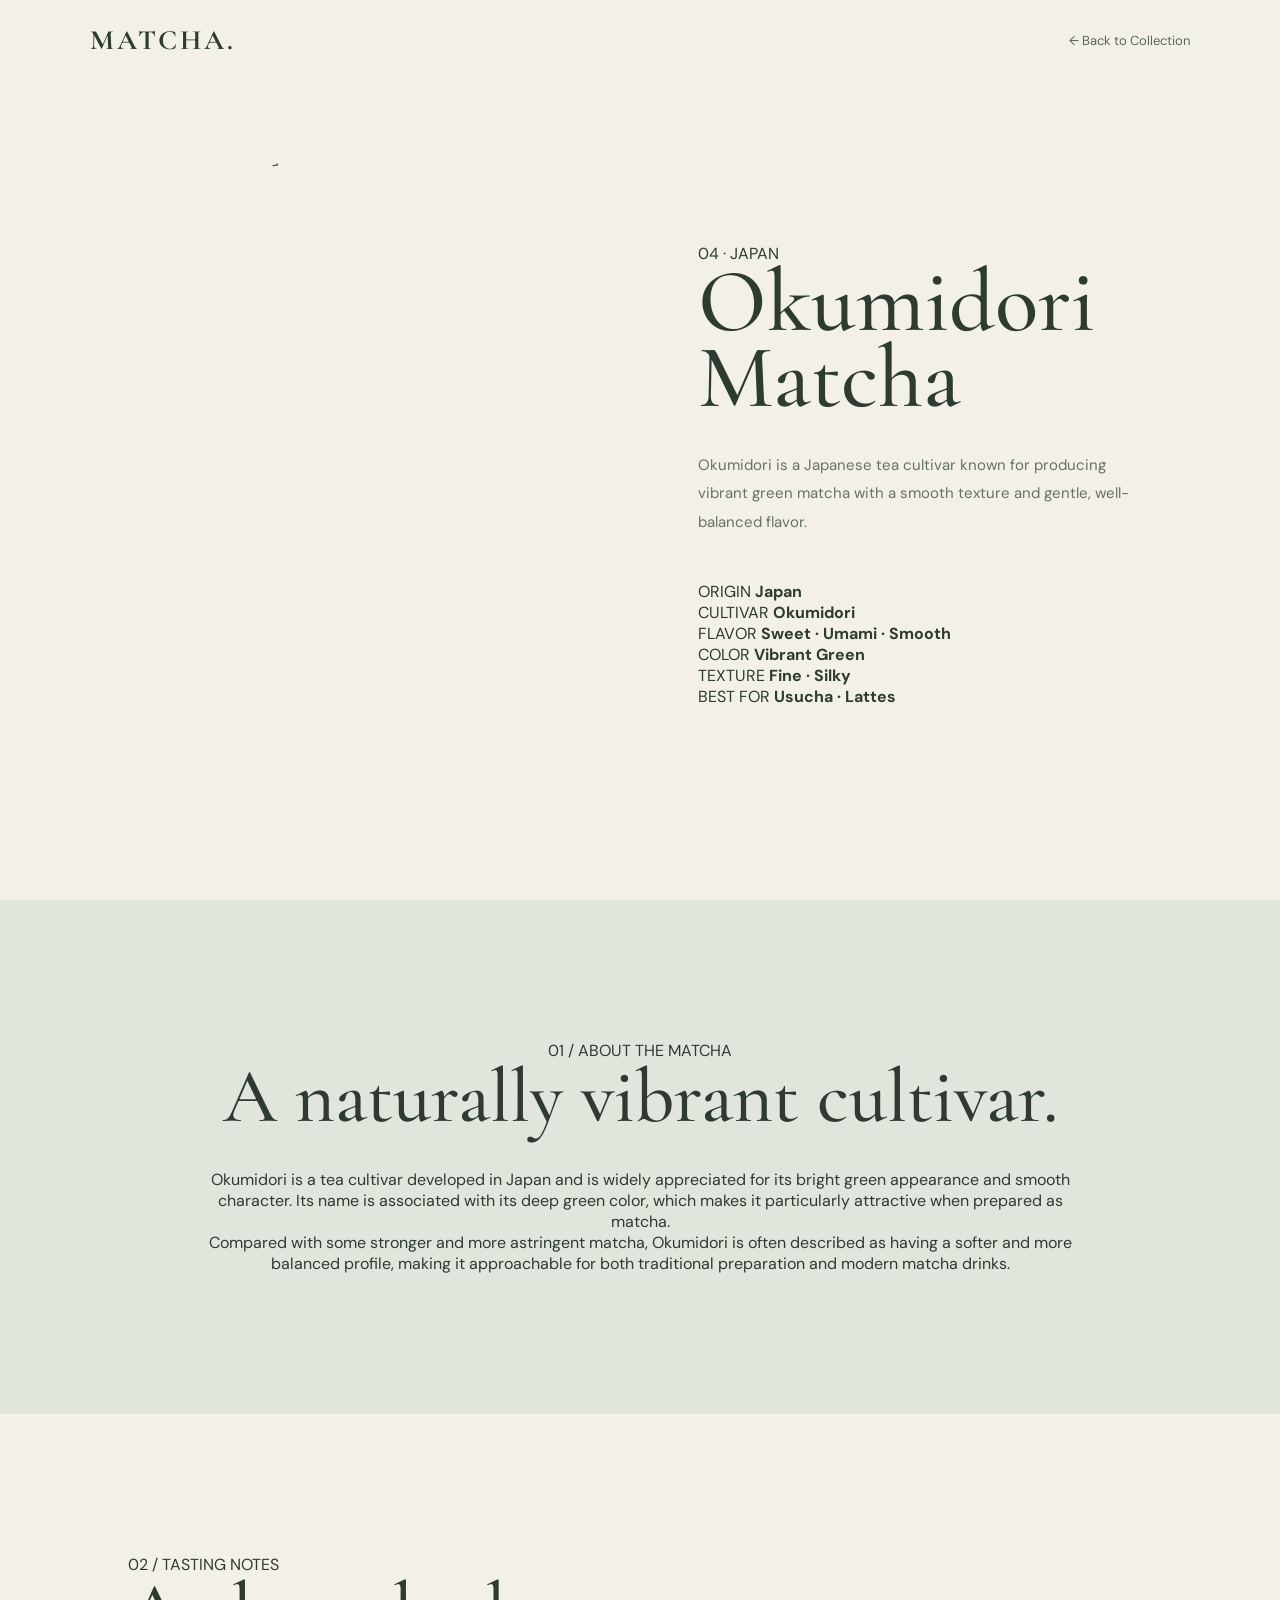
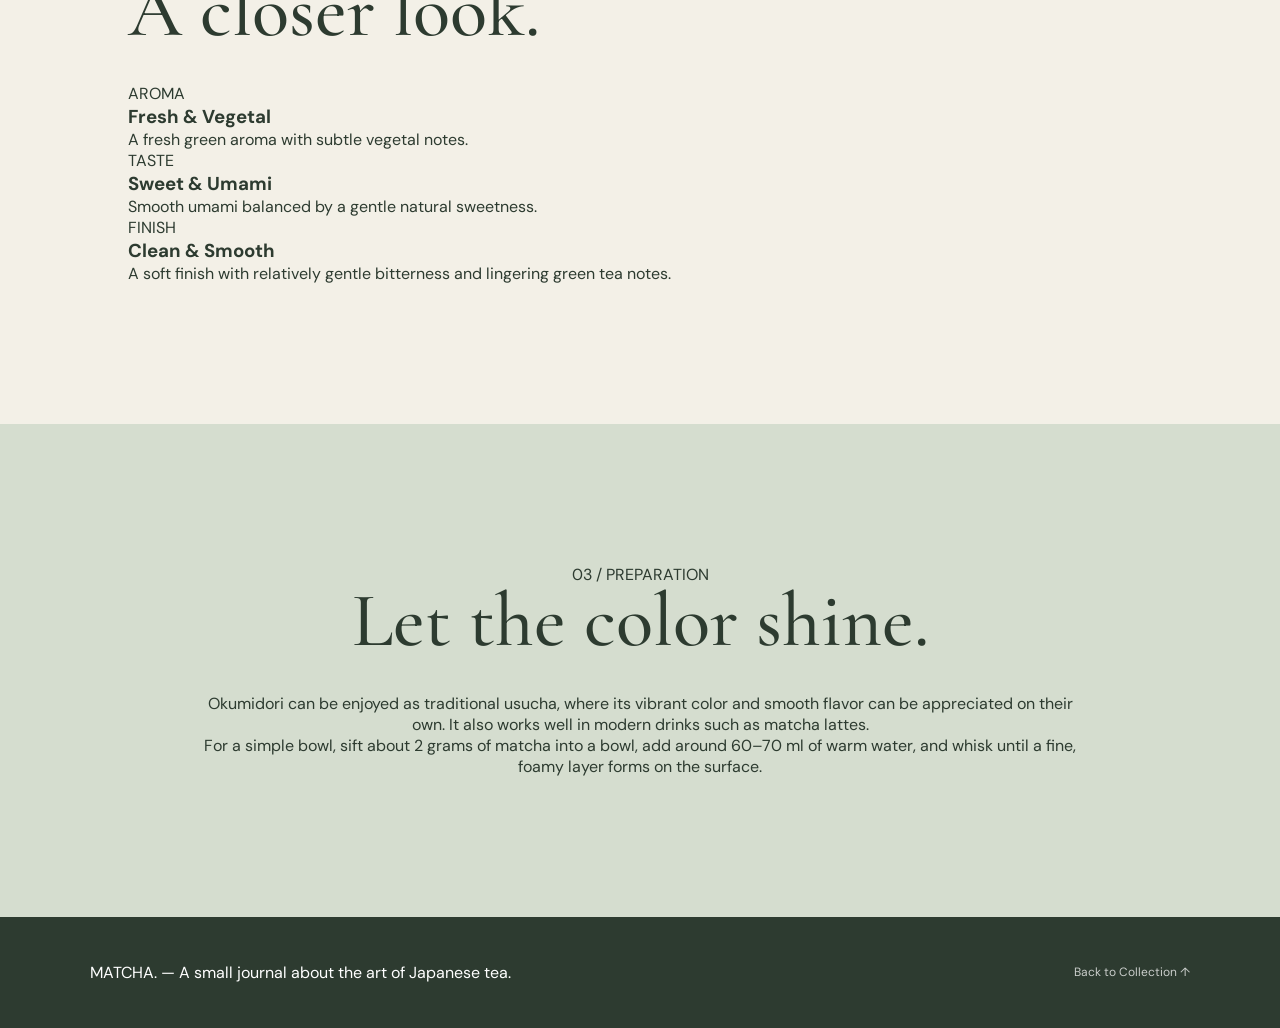
==== okumidori.html @ de5a3994 "Add files via upload" ====
<!DOCTYPE html>
<html lang="en">
<head>
    <meta charset="UTF-8">
    <meta name="viewport" content="width=device-width, initial-scale=1.0">

    <title>Okumidori Matcha | Matcha Journal</title>

    <link rel="preconnect" href="https://fonts.googleapis.com">
    <link rel="preconnect" href="https://fonts.gstatic.com" crossorigin>

    <link href="https://fonts.googleapis.com/css2?family=Cormorant+Garamond:wght@400;500;600;700&family=DM+Sans:wght@400;500;600&display=swap" rel="stylesheet">

    <link rel="stylesheet" href="matcha-detail.css">
</head>

<body>

    <!-- NAVIGATION -->
    <nav class="navbar">

        <a href="index.html" class="logo">
            MATCHA.
        </a>

        <a href="index.html#collection" class="back-link">
            ← Back to Collection
        </a>

    </nav>


    <!-- MAIN MATCHA INFORMATION -->
    <main class="matcha-detail">

        <!-- PHOTO -->
        <div class="detail-photo">
            <img src="images/okumidori.jpg" alt="Okumidori Matcha">
        </div>


        <!-- INFORMATION -->
        <div class="detail-content">

            <p class="eyebrow">
                04 · JAPAN
            </p>

            <h1>
                Okumidori Matcha
            </h1>

            <p class="intro">
                Okumidori is a Japanese tea cultivar known for producing
                vibrant green matcha with a smooth texture and gentle,
                well-balanced flavor.
            </p>


            <!-- QUICK DETAILS -->
            <div class="detail-grid">

                <div>
                    <span>ORIGIN</span>
                    <strong>Japan</strong>
                </div>

                <div>
                    <span>CULTIVAR</span>
                    <strong>Okumidori</strong>
                </div>

                <div>
                    <span>FLAVOR</span>
                    <strong>Sweet · Umami · Smooth</strong>
                </div>

                <div>
                    <span>COLOR</span>
                    <strong>Vibrant Green</strong>
                </div>

                <div>
                    <span>TEXTURE</span>
                    <strong>Fine · Silky</strong>
                </div>

                <div>
                    <span>BEST FOR</span>
                    <strong>Usucha · Lattes</strong>
                </div>

            </div>

        </div>

    </main>


    <!-- ABOUT -->
    <section class="matcha-story">

        <div class="section-label">
            01 / ABOUT THE MATCHA
        </div>

        <div class="section-content">

            <h2>
                A naturally vibrant cultivar.
            </h2>

            <p>
                Okumidori is a tea cultivar developed in Japan and is widely
                appreciated for its bright green appearance and smooth
                character. Its name is associated with its deep green color,
                which makes it particularly attractive when prepared as
                matcha.
            </p>

            <p>
                Compared with some stronger and more astringent matcha,
                Okumidori is often described as having a softer and more
                balanced profile, making it approachable for both traditional
                preparation and modern matcha drinks.
            </p>

        </div>

    </section>


    <!-- TASTING NOTES -->
    <section class="tasting">

        <div class="section-label">
            02 / TASTING NOTES
        </div>

        <div class="section-content">

            <h2>
                A closer look.
            </h2>

            <div class="tasting-grid">

                <div>
                    <span>AROMA</span>
                    <h3>
                        Fresh & Vegetal
                    </h3>
                    <p>
                        A fresh green aroma with subtle vegetal notes.
                    </p>
                </div>

                <div>
                    <span>TASTE</span>
                    <h3>
                        Sweet & Umami
                    </h3>
                    <p>
                        Smooth umami balanced by a gentle natural sweetness.
                    </p>
                </div>

                <div>
                    <span>FINISH</span>
                    <h3>
                        Clean & Smooth
                    </h3>
                    <p>
                        A soft finish with relatively gentle bitterness and
                        lingering green tea notes.
                    </p>
                </div>

            </div>

        </div>

    </section>


    <!-- PREPARATION -->
    <section class="preparation">

        <div class="section-label">
            03 / PREPARATION
        </div>

        <div class="section-content">

            <h2>
                Let the color shine.
            </h2>

            <p>
                Okumidori can be enjoyed as traditional usucha, where its
                vibrant color and smooth flavor can be appreciated on their
                own. It also works well in modern drinks such as matcha
                lattes.
            </p>

            <p>
                For a simple bowl, sift about 2 grams of matcha into a bowl,
                add around 60–70 ml of warm water, and whisk until a fine,
                foamy layer forms on the surface.
            </p>

        </div>

    </section>


    <!-- FOOTER -->
    <footer>

        <p>
            MATCHA. — A small journal about the art of Japanese tea.
        </p>

        <a href="index.html#collection">
            Back to Collection ↑
        </a>

    </footer>


    <script src="matcha-detail.js"></script>

</body>
</html>
---- matcha-detail.css ----
/* ==============================
   RESET
================================= */

* {
    margin: 0;
    padding: 0;
    box-sizing: border-box;
}


html {
    scroll-behavior: smooth;
}


body {
    font-family: "DM Sans", sans-serif;

    background: #f3f0e7;

    color: #2d3b30;
}


/* ==============================
   NAVIGATION
================================= */

.navbar {
    position: fixed;

    top: 0;
    left: 0;

    width: 100%;
    height: 80px;

    padding: 0 7vw;

    display: flex;

    justify-content: space-between;
    align-items: center;

    z-index: 100;

    background: rgba(243, 240, 231, 0.9);

    backdrop-filter: blur(10px);
}


.logo {
    font-family: "Cormorant Garamond", serif;

    font-size: 28px;

    font-weight: 700;

    letter-spacing: 3px;

    color: #2d3b30;

    text-decoration: none;
}


.logo span {
    color: #708568;
}


.back-link {
    color: #59665a;

    font-size: 13px;

    text-decoration: none;

    transition: 0.3s ease;
}


.back-link:hover {
    color: #2d3b30;
}


/* ==============================
   MAIN SECTION
================================= */

.matcha-detail {
    min-height: 100vh;

    padding: 150px 10vw 100px;

    display: grid;

    grid-template-columns: 1fr 1fr;

    align-items: center;

    gap: 9vw;
}


/* ==============================
   PHOTO
================================= */

.detail-photo {
    width: 100%;

    max-width: 520px;

    opacity: 0;

    transform: translateY(25px);

    animation: fadeUp 1s ease forwards;
}


.detail-photo img {
    width: 100%;

    height: 650px;

    object-fit: cover;

    display: block;

    border-radius: 260px 260px 20px 20px;
}


/* ==============================
   CONTENT
================================= */

.detail-content {
    max-width: 520px;

    opacity: 0;

    transform: translateY(25px);

    animation: fadeUp 1s ease 0.2s forwards;
}


.small-title {
    font-size: 10px;

    letter-spacing: 4px;

    font-weight: 600;

    color: #6b7c68;

    margin-bottom: 20px;
}


.detail-content h1 {
    font-family: "Cormorant Garamond", serif;

    font-size: clamp(70px, 7vw, 105px);

    font-weight: 500;

    line-height: 0.85;

    margin-bottom: 35px;

    color: #2d3b30;
}


.intro {
    max-width: 460px;

    color: #667168;

    font-size: 15px;

    line-height: 1.9;

    margin-bottom: 45px;
}


/* ==============================
   DETAILS
================================= */

.details {
    display: grid;

    grid-template-columns: 1fr 1fr;

    border-top: 1px solid #cdd1c8;
}


.detail-item {
    padding: 22px 15px 22px 0;

    border-bottom: 1px solid #cdd1c8;
}


.detail-item span {
    display: block;

    font-size: 9px;

    letter-spacing: 3px;

    color: #74816f;

    margin-bottom: 8px;
}


.detail-item strong {
    font-size: 13px;

    font-weight: 500;

    color: #354238;
}


/* ==============================
   ABOUT
================================= */

.matcha-story {
    padding: 140px 15vw;

    background: #e1e6dc;

    text-align: center;
}


.matcha-story h2,
.tasting h2,
.preparation h2 {
    font-family: "Cormorant Garamond", serif;

    font-size: clamp(50px, 6vw, 80px);

    line-height: 0.95;

    font-weight: 500;

    color: #2d3b30;

    margin-bottom: 35px;
}


.matcha-story > p:last-child {
    max-width: 720px;

    margin: auto;

    color: #59655b;

    font-size: 15px;

    line-height: 2;
}


/* ==============================
   TASTING
================================= */

.tasting {
    padding: 140px 10vw;

    background: #f3f0e7;
}


.section-heading {
    margin-bottom: 70px;
}


.tasting-notes {
    display: grid;

    grid-template-columns: repeat(3, 1fr);

    gap: 50px;
}


.tasting-item {
    border-top: 1px solid #cdd1c8;

    padding-top: 22px;
}


.tasting-item > span {
    font-size: 9px;

    letter-spacing: 3px;

    color: #71806d;
}


.tasting-item h3 {
    font-family: "Cormorant Garamond", serif;

    font-size: 32px;

    font-weight: 500;

    margin-top: 15px;

    color: #354238;
}


.tasting-item p {
    margin-top: 12px;

    font-size: 14px;

    line-height: 1.8;

    color: #667168;
}


/* ==============================
   PREPARATION
================================= */

.preparation {
    padding: 140px 15vw;

    text-align: center;

    background: #d5ddcf;
}


.preparation > p:not(.small-title) {
    max-width: 680px;

    margin: auto;

    color: #526054;

    font-size: 15px;

    line-height: 2;
}


/* ==============================
   BUTTON
================================= */

.preparation-button {
    margin-top: 40px;
}


.preparation-button a {
    display: inline-block;

    padding: 14px 25px;

    border: 1px solid #657460;

    color: #354238;

    text-decoration: none;

    font-size: 13px;

    transition: 0.3s ease;
}


.preparation-button a:hover {
    background: #354238;

    color: #f3f0e7;
}


/* ==============================
   FOOTER
================================= */

footer {
    padding: 45px 7vw;

    display: flex;

    justify-content: space-between;

    align-items: center;

    background: #2d3b30;

    color: white;
}


footer .logo {
    color: white;
}


footer a:last-child {
    color: rgba(255,255,255,0.75);

    font-size: 12px;

    text-decoration: none;
}


/* ==============================
   ANIMATION
================================= */

@keyframes fadeUp {

    to {
        opacity: 1;

        transform: translateY(0);
    }

}


/* ==============================
   MOBILE
================================= */

@media (max-width: 850px) {

    .navbar {
        padding: 0 6vw;
    }


    .matcha-detail {
        grid-template-columns: 1fr;

        padding: 120px 7vw 80px;

        gap: 55px;
    }


    .detail-photo {
        max-width: 100%;
    }


    .detail-photo img {
        height: 500px;

        border-radius: 250px 250px 20px 20px;
    }


    .detail-content h1 {
        font-size: 75px;
    }


    .tasting-notes {
        grid-template-columns: 1fr;

        gap: 40px;
    }


    .matcha-story,
    .preparation {
        padding: 100px 8vw;
    }


    footer {
        flex-direction: column;

        gap: 20px;

        text-align: center;
    }

}
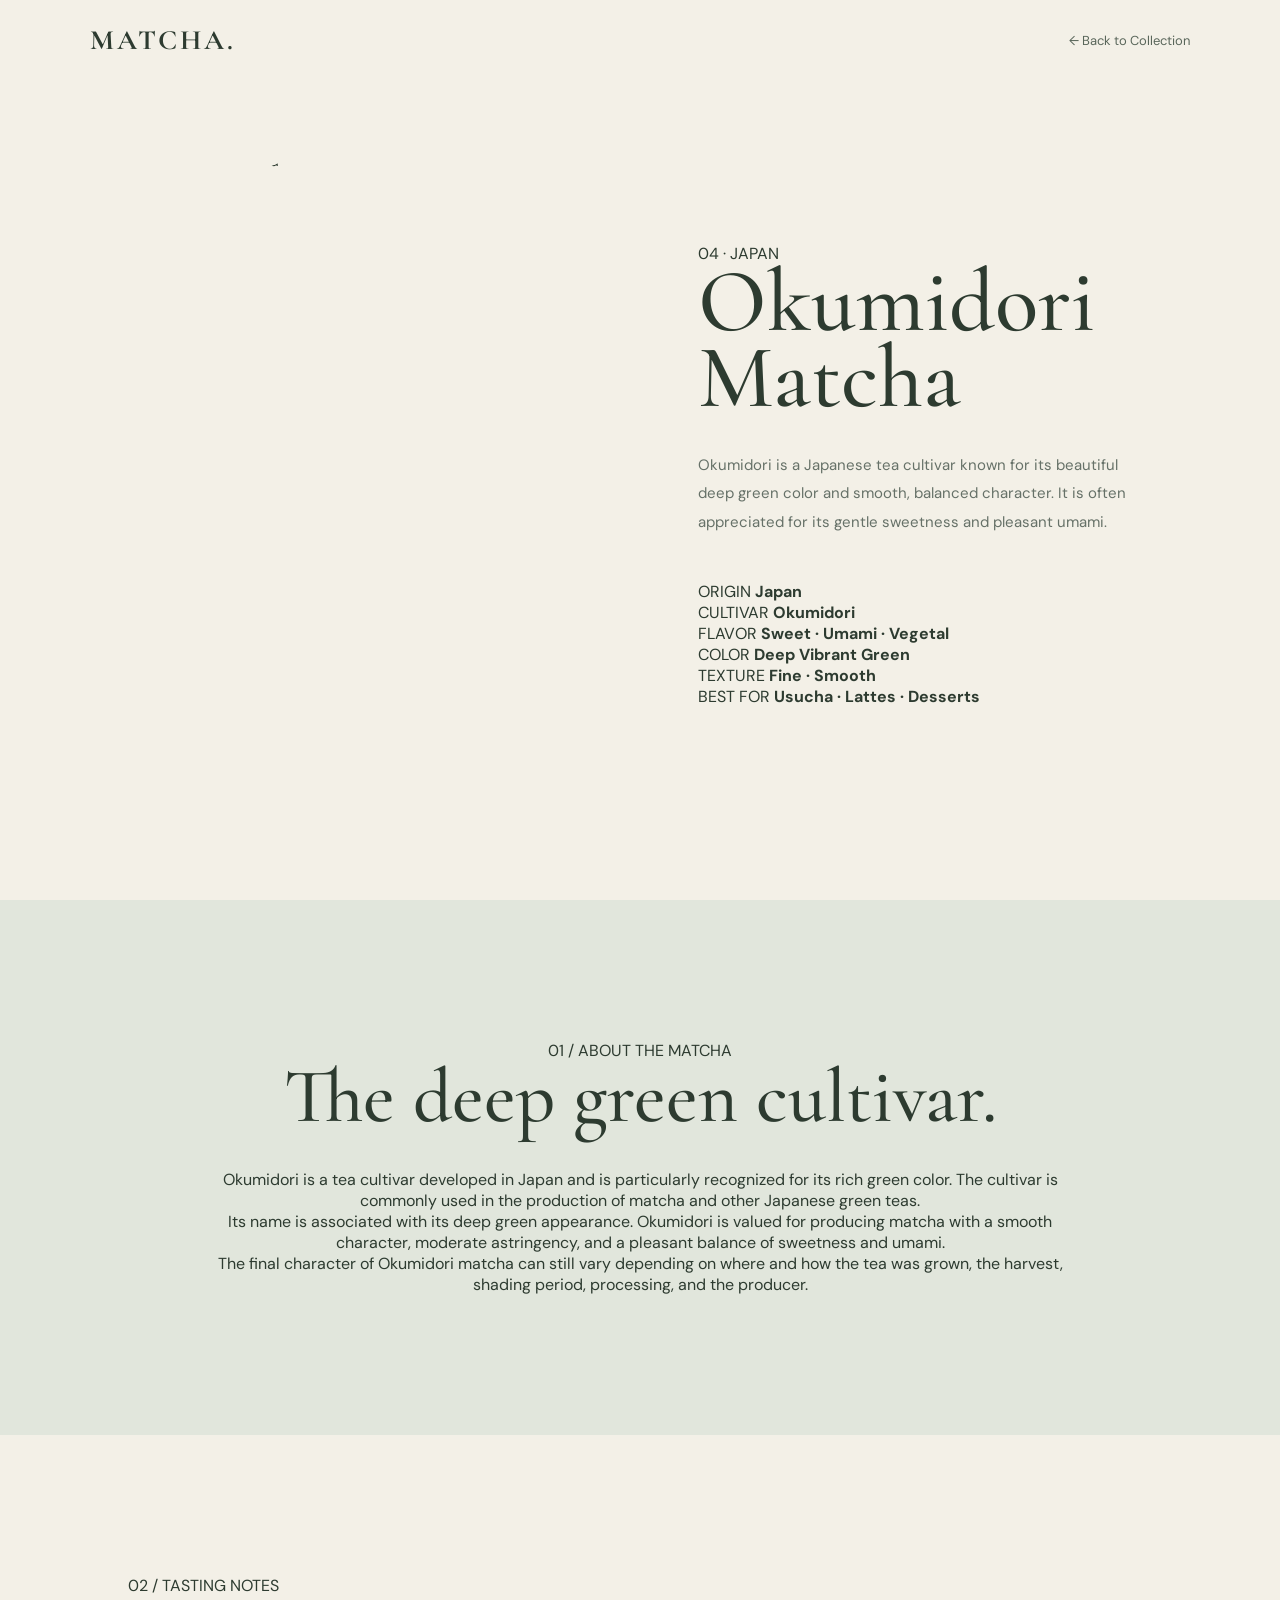
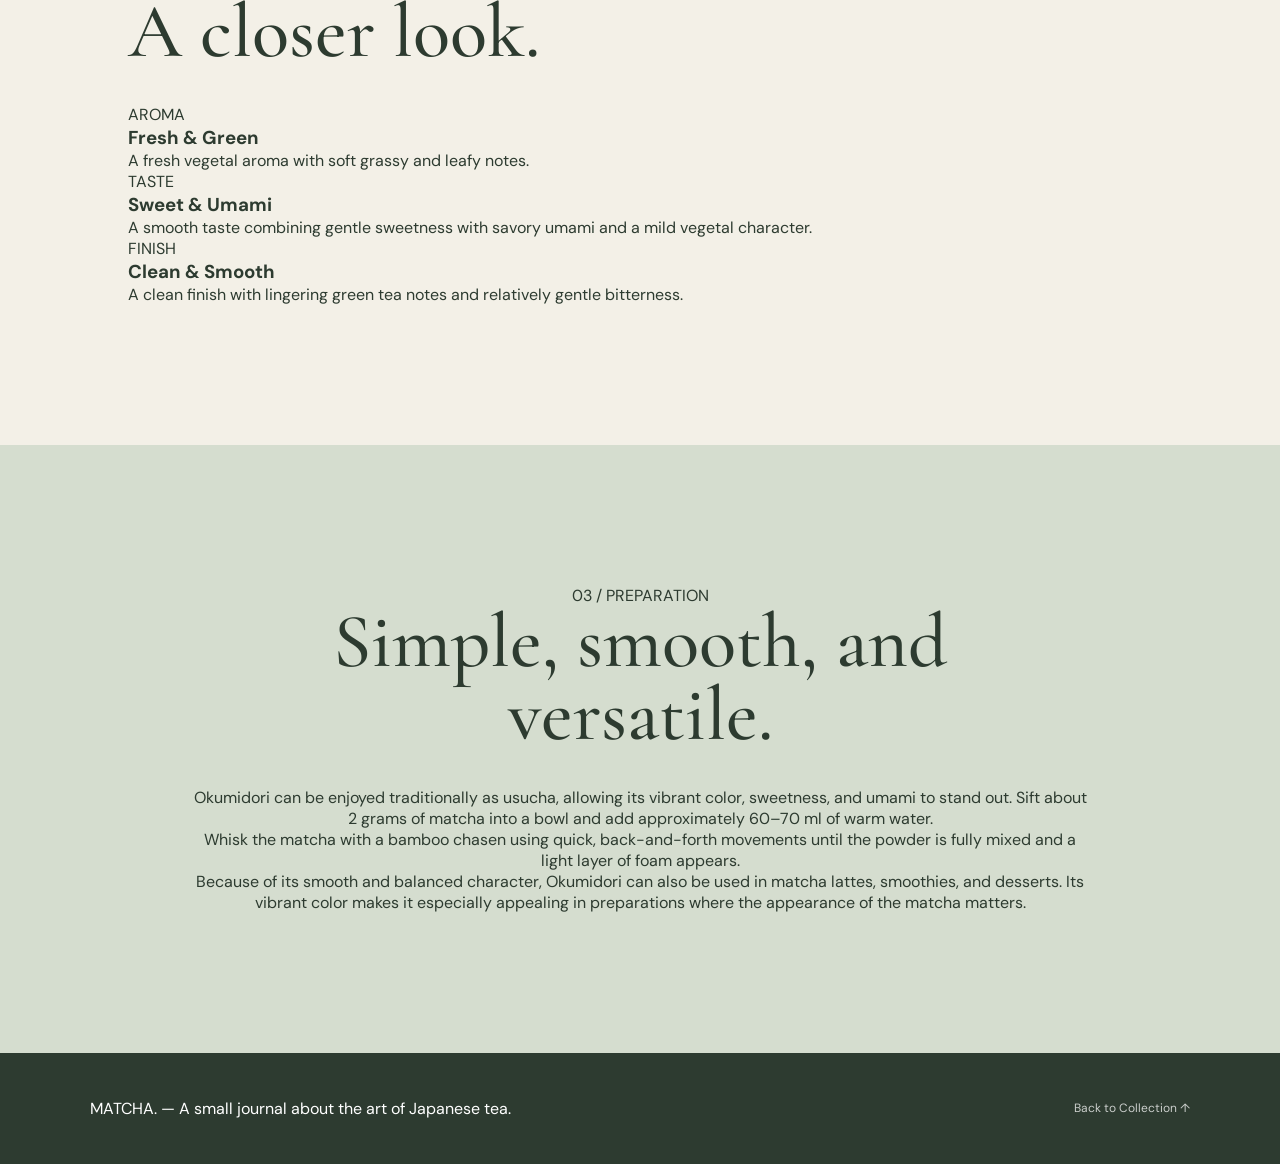
==== commit 553d2264: "Add files via upload" ====
--- a/okumidori.html
+++ b/okumidori.html
@@ -51,9 +51,10 @@
             </h1>
 
             <p class="intro">
-                Okumidori is a Japanese tea cultivar known for producing
-                vibrant green matcha with a smooth texture and gentle,
-                well-balanced flavor.
+                Okumidori is a Japanese tea cultivar known for its
+                beautiful deep green color and smooth, balanced character.
+                It is often appreciated for its gentle sweetness and
+                pleasant umami.
             </p>
 
 
@@ -72,22 +73,22 @@
 
                 <div>
                     <span>FLAVOR</span>
-                    <strong>Sweet · Umami · Smooth</strong>
+                    <strong>Sweet · Umami · Vegetal</strong>
                 </div>
 
                 <div>
                     <span>COLOR</span>
-                    <strong>Vibrant Green</strong>
+                    <strong>Deep Vibrant Green</strong>
                 </div>
 
                 <div>
                     <span>TEXTURE</span>
-                    <strong>Fine · Silky</strong>
+                    <strong>Fine · Smooth</strong>
                 </div>
 
                 <div>
                     <span>BEST FOR</span>
-                    <strong>Usucha · Lattes</strong>
+                    <strong>Usucha · Lattes · Desserts</strong>
                 </div>
 
             </div>
@@ -107,22 +108,27 @@
         <div class="section-content">
 
             <h2>
-                A naturally vibrant cultivar.
+                The deep green cultivar.
             </h2>
 
             <p>
-                Okumidori is a tea cultivar developed in Japan and is widely
-                appreciated for its bright green appearance and smooth
-                character. Its name is associated with its deep green color,
-                which makes it particularly attractive when prepared as
-                matcha.
-            </p>
-
-            <p>
-                Compared with some stronger and more astringent matcha,
-                Okumidori is often described as having a softer and more
-                balanced profile, making it approachable for both traditional
-                preparation and modern matcha drinks.
+                Okumidori is a tea cultivar developed in Japan and is
+                particularly recognized for its rich green color. The
+                cultivar is commonly used in the production of matcha and
+                other Japanese green teas.
+            </p>
+
+            <p>
+                Its name is associated with its deep green appearance.
+                Okumidori is valued for producing matcha with a smooth
+                character, moderate astringency, and a pleasant balance of
+                sweetness and umami.
+            </p>
+
+            <p>
+                The final character of Okumidori matcha can still vary
+                depending on where and how the tea was grown, the harvest,
+                shading period, processing, and the producer.
             </p>
 
         </div>
@@ -147,32 +153,42 @@
 
                 <div>
                     <span>AROMA</span>
+
                     <h3>
-                        Fresh & Vegetal
+                        Fresh & Green
                     </h3>
+
                     <p>
-                        A fresh green aroma with subtle vegetal notes.
+                        A fresh vegetal aroma with soft grassy and leafy
+                        notes.
                     </p>
                 </div>
 
+
                 <div>
                     <span>TASTE</span>
+
                     <h3>
                         Sweet & Umami
                     </h3>
+
                     <p>
-                        Smooth umami balanced by a gentle natural sweetness.
+                        A smooth taste combining gentle sweetness with
+                        savory umami and a mild vegetal character.
                     </p>
                 </div>
 
+
                 <div>
                     <span>FINISH</span>
+
                     <h3>
                         Clean & Smooth
                     </h3>
+
                     <p>
-                        A soft finish with relatively gentle bitterness and
-                        lingering green tea notes.
+                        A clean finish with lingering green tea notes and
+                        relatively gentle bitterness.
                     </p>
                 </div>
 
@@ -193,20 +209,27 @@
         <div class="section-content">
 
             <h2>
-                Let the color shine.
+                Simple, smooth, and versatile.
             </h2>
 
             <p>
-                Okumidori can be enjoyed as traditional usucha, where its
-                vibrant color and smooth flavor can be appreciated on their
-                own. It also works well in modern drinks such as matcha
-                lattes.
-            </p>
-
-            <p>
-                For a simple bowl, sift about 2 grams of matcha into a bowl,
-                add around 60–70 ml of warm water, and whisk until a fine,
-                foamy layer forms on the surface.
+                Okumidori can be enjoyed traditionally as usucha, allowing
+                its vibrant color, sweetness, and umami to stand out. Sift
+                about 2 grams of matcha into a bowl and add approximately
+                60–70 ml of warm water.
+            </p>
+
+            <p>
+                Whisk the matcha with a bamboo chasen using quick,
+                back-and-forth movements until the powder is fully mixed
+                and a light layer of foam appears.
+            </p>
+
+            <p>
+                Because of its smooth and balanced character, Okumidori
+                can also be used in matcha lattes, smoothies, and desserts.
+                Its vibrant color makes it especially appealing in
+                preparations where the appearance of the matcha matters.
             </p>
 
         </div>
